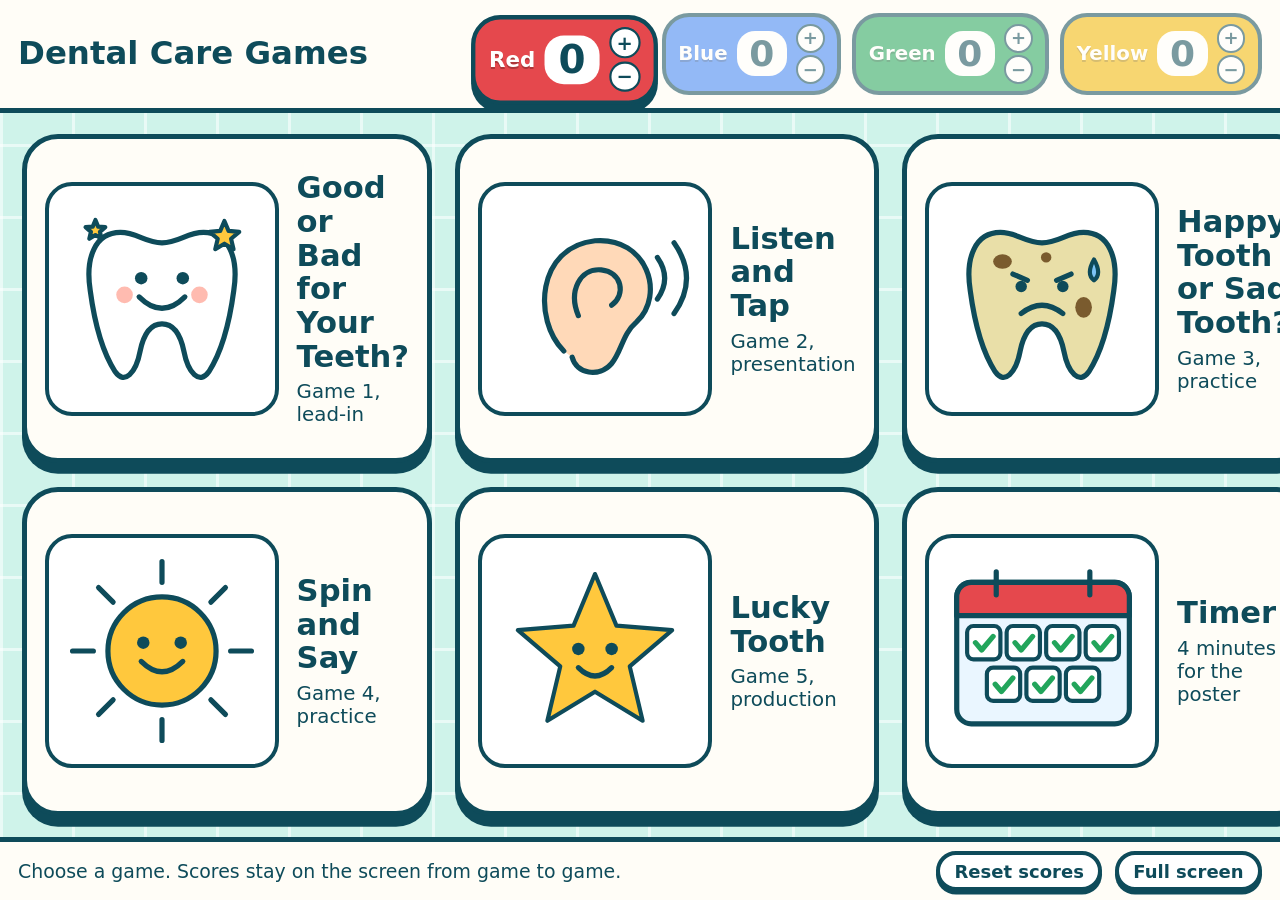
==== index.html @ fb355999 "Add Dental Care classroom games" ====
<!doctype html>
<html lang="en">
<head>
<meta charset="utf-8">
<meta name="viewport" content="width=device-width, initial-scale=1">
<title>Dental Care Games | Dental Care Games</title>
<style>
:root{
  --ink:#0E4B5A; --mint:#CFF3EA; --mint-deep:#9FE3D3; --enamel:#FFFDF7; --good:#22A55B; --bad:#E5484D; --sun:#FFC83D;
  --red:#E5484D; --blue:#3B82F6; --green:#22A55B; --yellow:#F2B705;
  --font: ui-rounded, "Arial Rounded MT Bold", "Nunito", "Trebuchet MS", "Segoe UI", system-ui, sans-serif;
}
*{box-sizing:border-box}
html,body{height:100%;margin:0}
body{
  font-family:var(--font); color:var(--ink); background-color:var(--mint);
  background-image:linear-gradient(rgba(255,255,255,.55) 3px,transparent 3px),linear-gradient(90deg,rgba(255,255,255,.55) 3px,transparent 3px);
  background-size:72px 72px; display:flex; flex-direction:column; overflow:hidden; user-select:none; -webkit-user-select:none;
}
button{font-family:inherit;color:inherit;cursor:pointer}
button:focus-visible,a:focus-visible{outline:5px solid var(--sun);outline-offset:3px}
.art{display:block;width:100%;height:100%}

/* top bar */
.bar{display:flex;align-items:center;gap:2vmin;padding:1.4vmin 2vmin;background:var(--enamel);border-bottom:.6vmin solid var(--ink)}
.bar h1{font-size:clamp(18px,3.6vmin,44px);margin:0;line-height:1.1;flex:0 1 auto}
.home{flex:none;width:7vmin;height:7vmin;min-width:44px;min-height:44px;border-radius:50%;background:var(--mint);border:.5vmin solid var(--ink);display:grid;place-items:center;text-decoration:none}
.home svg{width:60%;height:60%}
#teams{margin-left:auto;display:flex;gap:1.2vmin}
.team{position:relative;display:flex;align-items:center;gap:1vmin;padding:.8vmin 1.4vmin;border-radius:3vmin;border:.5vmin solid var(--ink);background:var(--c);color:#fff;font-weight:700;opacity:.55;transition:transform .2s,opacity .2s}
.team.on{opacity:1;transform:translateY(.6vmin) scale(1.08);box-shadow:0 .8vmin 0 var(--ink)}
.team .nm{font-size:clamp(12px,2.2vmin,26px);text-shadow:0 2px 0 rgba(0,0,0,.25)}
.team .sc{font-size:clamp(18px,4vmin,48px);min-width:1.4em;text-align:center;background:#fff;color:var(--ink);border-radius:2vmin;padding:0 .8vmin;line-height:1.25}
.team .adj{display:flex;flex-direction:column;gap:.3vmin}
.team .adj button{width:3.2vmin;height:3.2vmin;min-width:22px;min-height:22px;border-radius:50%;border:.3vmin solid var(--ink);background:#fff;color:var(--ink);font-size:clamp(11px,2vmin,20px);line-height:1;padding:0;font-weight:800}
.team.pop .sc{animation:pop .5s}
@keyframes pop{40%{transform:scale(1.5)}}

/* stage */
#stage{flex:1;min-height:0;position:relative;display:flex;align-items:center;justify-content:center;padding:2.4vmin}
.foot{display:flex;align-items:center;gap:1.4vmin;padding:1vmin 2vmin;background:var(--enamel);border-top:.6vmin solid var(--ink);font-size:clamp(12px,2.1vmin,22px)}
.foot .sp{flex:1}
.btn{border:.5vmin solid var(--ink);background:#fff;border-radius:3vmin;padding:1vmin 2.4vmin;font-size:clamp(14px,2.6vmin,30px);font-weight:700;box-shadow:0 .7vmin 0 var(--ink);transition:transform .08s,box-shadow .08s}
.btn:active{transform:translateY(.5vmin);box-shadow:0 .2vmin 0 var(--ink)}
.btn.small{font-size:clamp(12px,2vmin,20px);padding:.6vmin 1.6vmin;box-shadow:0 .4vmin 0 var(--ink)}
.btn.go{background:var(--sun)}
a.btn{color:var(--ink);text-decoration:none;display:inline-block}
.btn.good{background:var(--good);color:#fff}
.btn.bad{background:var(--bad);color:#fff}
.btn[disabled]{opacity:.45;cursor:default}
.card{background:var(--enamel);border:.6vmin solid var(--ink);border-radius:4vmin;box-shadow:0 1.2vmin 0 var(--ink)}
.turn{font-size:clamp(16px,3.4vmin,40px);font-weight:700;padding:.6vmin 2.4vmin;border-radius:3vmin;border:.5vmin solid var(--ink);background:var(--c);color:#fff;text-shadow:0 2px 0 rgba(0,0,0,.25)}
.big{font-size:clamp(28px,8vmin,110px);font-weight:800;line-height:1}
.phrase{font-size:clamp(20px,5vmin,64px);font-weight:700}
.goodc{color:var(--good)} .badc{color:var(--bad)}
.hidden{display:none !important}
.shake{animation:shake .4s}
@keyframes shake{20%{transform:translateX(-2vmin)}40%{transform:translateX(2vmin)}60%{transform:translateX(-1.2vmin)}80%{transform:translateX(1.2vmin)}}
.pulse{animation:pulse .6s}
@keyframes pulse{50%{transform:scale(1.05)}}

/* overlay */
.over{position:absolute;inset:0;background:rgba(14,75,90,.55);display:flex;align-items:center;justify-content:center;padding:3vmin;z-index:5}
.panel{width:min(100%,150vmin);max-height:100%;padding:3vmin 4vmin;display:flex;flex-direction:column;align-items:center;gap:2vmin;text-align:center}
.finish h2{font-size:clamp(28px,7vmin,96px);margin:0}
.finish .rows{display:flex;gap:2vmin;align-items:flex-end}
.finish .res{display:flex;flex-direction:column;align-items:center;gap:1vmin;font-weight:700;font-size:clamp(14px,2.8vmin,32px)}
.finish .res .col{width:13vmin;border:.5vmin solid var(--ink);border-radius:2vmin 2vmin 0 0;background:var(--c);display:flex;align-items:flex-start;justify-content:center;color:#fff;font-size:clamp(22px,5vmin,64px);padding-top:.6vmin;text-shadow:0 2px 0 rgba(0,0,0,.25)}
.finish .crown{width:9vmin;height:9vmin}
.stars{position:absolute;inset:0;pointer-events:none;overflow:hidden;z-index:6}
.stars i{position:absolute;width:5vmin;height:5vmin;animation:fly 1.1s ease-out forwards}
@keyframes fly{to{transform:translate(var(--dx),var(--dy)) rotate(260deg) scale(.4);opacity:0}}
@media (prefers-reduced-motion:reduce){*{animation-duration:.01s !important;transition-duration:.01s !important}}

.hub{width:100%;height:100%;display:grid;grid-template-columns:repeat(3,1fr);grid-template-rows:repeat(2,1fr);gap:2.6vmin}
.go-card{display:flex;align-items:center;gap:2vmin;padding:2vmin;text-decoration:none;color:inherit;min-height:0}
.go-card:active{transform:translateY(.8vmin);box-shadow:0 .4vmin 0 var(--ink)}
.go-card .pic{flex:none;height:100%;max-height:26vmin;aspect-ratio:1;background:#fff;border:.5vmin solid var(--ink);border-radius:3vmin;padding:1vmin}
.go-card .t{font-size:clamp(16px,3.4vmin,40px);font-weight:800;line-height:1.1}
.go-card .s{font-size:clamp(12px,2.2vmin,26px);margin-top:.8vmin}

</style>
</head>
<body>
<header class="bar">
  
  <h1>Dental Care Games</h1>
  <div id="teams"></div>
</header>
<main id="stage">
<div class="hub" id="hub"></div>

</main>
<footer class="foot">
  <span>Choose a game. Scores stay on the screen from game to game.</span><span class="sp"></span>
  <button class="btn small" id="btnScores">Reset scores</button>
  
  <button class="btn small" id="btnFull">Full screen</button>
</footer>
<script>
// Original pictures for the Dental Care games. Every picture is drawn in a 200 x 200 box.
const INK = '#0E4B5A';
const S = `stroke="${INK}" stroke-width="5" stroke-linejoin="round" stroke-linecap="round"`;
const S4 = `stroke="${INK}" stroke-width="4" stroke-linejoin="round" stroke-linecap="round"`;

const TOOTH_PATH = 'M60 36 C36 36 26 60 31 92 C35 122 42 150 55 170 C64 183 75 171 79 150 C83 131 90 124 100 124 C110 124 117 131 121 150 C125 171 136 183 145 170 C158 150 165 122 169 92 C174 60 164 36 140 36 C124 36 116 46 100 46 C84 46 76 36 60 36 Z';

function toothShape(fill) { return `<path d="${TOOTH_PATH}" fill="${fill}" ${S}/>`; }

function kid(mouth) {
  return `<circle cx="78" cy="110" r="54" fill="#FFD9B8" ${S}/>
  <path d="M25 104 C20 62 52 44 80 46 C112 44 138 66 131 106 C120 86 102 74 78 78 C56 74 38 88 25 104 Z" fill="#5B3A29" ${S}/>
  <circle cx="60" cy="110" r="5.5" fill="${INK}"/><circle cx="96" cy="110" r="5.5" fill="${INK}"/>
  <circle cx="45" cy="127" r="8" fill="#FF9E8F" opacity=".75"/><circle cx="111" cy="127" r="8" fill="#FF9E8F" opacity=".75"/>
  ${mouth}`;
}
const MOUTH_SMILE = `<path d="M56 131 Q78 156 100 131 Z" fill="#fff" ${S4}/>`;
const MOUTH_OPEN = `<ellipse cx="78" cy="140" rx="14" ry="11" fill="#B3364A" ${S4}/>`;

function candy(x, y, r, color, scale) {
  return `<g transform="translate(${x},${y}) rotate(${r}) scale(${scale || 1})">
    <path d="M-20 0 L-44 -15 L-44 15 Z" fill="${color}" ${S4}/><path d="M20 0 L44 -15 L44 15 Z" fill="${color}" ${S4}/>
    <ellipse rx="25" ry="18" fill="${color}" ${S4}/>
    <path d="M-8 -16 Q2 0 -8 16 M8 -16 Q18 0 8 16" fill="none" stroke="#fff" stroke-width="5" stroke-linecap="round"/></g>`;
}
function toothbrush(x, y, r, scale) {
  return `<g transform="translate(${x},${y}) rotate(${r}) scale(${scale || 1})">
    <rect x="20" y="-7" width="100" height="14" rx="7" fill="#3B82F6" ${S4}/>
    <rect x="-10" y="-9" width="38" height="12" rx="4" fill="#3B82F6" ${S4}/>
    <rect x="-8" y="-24" width="34" height="16" rx="4" fill="#fff" ${S4}/>
    <path d="M1 -24 V-9 M9 -24 V-9 M17 -24 V-9" stroke="${INK}" stroke-width="2.5"/></g>`;
}
function pencil(x, y, r, scale, bites) {
  const marks = bites ? `<path d="M30 -9 a7 7 0 0 0 14 0 Z M52 -9 a7 7 0 0 0 14 0 Z M40 9 a7 7 0 0 1 14 0 Z" fill="#8A5A2B" ${S4}/>` : '';
  return `<g transform="translate(${x},${y}) rotate(${r}) scale(${scale || 1})">
    <rect x="-14" y="-9" width="16" height="18" rx="4" fill="#FF8FA3" ${S4}/>
    <rect x="2" y="-9" width="98" height="18" fill="#F5B300" ${S4}/>
    <path d="M100 -9 L128 0 L100 9 Z" fill="#F3D2A9" ${S4}/><path d="M118 -3.4 L128 0 L118 3.4 Z" fill="${INK}"/>
    ${marks}</g>`;
}
function star(cx, cy, r, fill) {
  let d = '';
  for (let i = 0; i < 10; i++) {
    const a = -Math.PI / 2 + i * Math.PI / 5, rr = i % 2 ? r * 0.45 : r;
    d += (i ? 'L' : 'M') + (cx + rr * Math.cos(a)).toFixed(1) + ' ' + (cy + rr * Math.sin(a)).toFixed(1) + ' ';
  }
  return `<path d="${d}Z" fill="${fill || '#FFC83D'}" ${S4}/>`;
}
function calendar(marks) {
  let cells = '';
  const pos = [[44, 92], [82, 92], [120, 92], [158, 92], [63, 132], [101, 132], [139, 132]];
  pos.forEach(([x, y]) => {
    cells += `<rect x="${x - 16}" y="${y - 16}" width="32" height="32" rx="6" fill="#fff" ${S4}/>`;
    cells += marks === 'stars' ? star(x, y, 11, '#FFC83D').replace('stroke-width="4"', 'stroke-width="2.5"')
      : `<path d="M${x - 8} ${y} l6 7 l11 -13" fill="none" stroke="#22A55B" stroke-width="5" stroke-linecap="round" stroke-linejoin="round"/>`;
  });
  return `<rect x="18" y="34" width="166" height="136" rx="14" fill="#EAF6FF" ${S}/>
    <path d="M18 66 H184 V48 a14 14 0 0 0 -14 -14 H32 a14 14 0 0 0 -14 14 Z" fill="#E5484D" ${S}/>
    <path d="M56 24 V46 M146 24 V46" ${S}/>${cells}`;
}

const ART = {
  toothHappy: () => `${toothShape('#FFFFFF')}
    <circle cx="80" cy="80" r="6" fill="${INK}"/><circle cx="120" cy="80" r="6" fill="${INK}"/>
    <path d="M78 98 Q100 120 122 98" fill="none" ${S}/>
    <circle cx="64" cy="96" r="8" fill="#FF9E8F" opacity=".7"/><circle cx="136" cy="96" r="8" fill="#FF9E8F" opacity=".7"/>
    ${star(160, 40, 15)}${star(36, 34, 10)}`,
  toothSad: () => `${toothShape('#E9DFA8')}
    <path d="M72 76 l14 6 M128 76 l-14 6" ${S}/>
    <circle cx="80" cy="88" r="5.5" fill="${INK}"/><circle cx="120" cy="88" r="5.5" fill="${INK}"/>
    <path d="M80 114 Q100 98 120 114" fill="none" ${S}/>
    <ellipse cx="62" cy="64" rx="9" ry="7" fill="#7A5B2E"/><ellipse cx="140" cy="108" rx="8" ry="10" fill="#7A5B2E"/><circle cx="104" cy="60" r="5" fill="#7A5B2E"/>
    <path d="M150 62 q8 14 0 20 q-8 -6 0 -20 Z" fill="#7CC4F5" ${S4}/>`,
  brushA: () => `${kid(MOUTH_SMILE)}${toothbrush(88, 150, -14, 0.8)}
    <circle cx="108" cy="150" r="9" fill="#fff" ${S4}/><circle cx="122" cy="160" r="6" fill="#fff" ${S4}/><circle cx="96" cy="162" r="5" fill="#fff" ${S4}/>`,
  brushB: () => `${toothbrush(40, 78, 18, 1.15)}
    <g transform="translate(60,140) rotate(-10)"><rect x="0" y="-22" width="92" height="44" rx="8" fill="#fff" ${S}/>
    <rect x="16" y="-22" width="40" height="44" fill="#2EC4B6" ${S4}/><rect x="92" y="-12" width="18" height="24" rx="4" fill="#E5484D" ${S4}/>
    <path d="M110 0 q16 -14 26 0 q-12 12 -26 0 Z" fill="#fff" ${S4}/></g>`,
  candyA: () => `${kid(MOUTH_OPEN)}${candy(140, 146, -20, '#FF6B9D')}`,
  candyB: () => `<path d="M118 108 L150 180" ${S}/>
    <circle cx="106" cy="76" r="44" fill="#FF6B9D" ${S}/>
    <path d="M106 76 m0 -8 a8 8 0 1 1 -8 8 a18 18 0 1 1 18 18 a28 28 0 1 1 -28 -28" fill="none" stroke="#fff" stroke-width="6" stroke-linecap="round"/>
    ${candy(52, 154, 14, '#FFC83D', 0.8)}${candy(160, 62, -30, '#7CC4F5', 0.62)}`,
  dentistA: () => `<circle cx="92" cy="112" r="54" fill="#FFD9B8" ${S}/>
    <path d="M40 96 C40 58 66 44 92 44 C118 44 144 58 144 96 C126 82 112 78 92 78 C72 78 58 82 40 96 Z" fill="#DFF3FF" ${S}/>
    <path d="M92 52 v18 M83 61 h18" stroke="#22A55B" stroke-width="7" stroke-linecap="round"/>
    <circle cx="74" cy="106" r="5.5" fill="${INK}"/><circle cx="110" cy="106" r="5.5" fill="${INK}"/>
    <path d="M52 124 Q92 112 132 124 L128 150 Q92 172 56 150 Z" fill="#7CC4F5" ${S}/>
    <path d="M52 126 L40 116 M132 126 L144 116" ${S4}/>
    <path d="M150 186 L170 122" ${S}/><circle cx="172" cy="104" r="20" fill="#EAF6FF" ${S}/>`,
  dentistB: () => `<g transform="translate(-14,12) scale(.86)">${toothShape('#FFFFFF')}
    <circle cx="80" cy="82" r="6" fill="${INK}"/><circle cx="120" cy="82" r="6" fill="${INK}"/><path d="M80 100 Q100 118 120 100" fill="none" ${S}/></g>
    <path d="M132 188 L158 108" ${S}/><circle cx="162" cy="90" r="24" fill="#EAF6FF" ${S}/>
    <circle cx="44" cy="44" r="26" fill="#22A55B" ${S4}/><path d="M44 30 v28 M30 44 h28" stroke="#fff" stroke-width="9" stroke-linecap="round"/>`,
  pencilA: () => `${kid(`<ellipse cx="78" cy="142" rx="17" ry="13" fill="#B3364A" ${S4}/>`)}${pencil(72, 143, -6, 0.86)}
    <rect x="64" y="130" width="11" height="9" rx="2" fill="#fff" ${S4}/><rect x="80" y="130" width="11" height="9" rx="2" fill="#fff" ${S4}/>`,
  pencilB: () => `${pencil(38, 150, -38, 1.18, true)}
    <path d="M36 44 l10 12 M60 30 l4 15 M20 66 l14 6" ${S}/>`,
  apple: () => `${kid(MOUTH_OPEN)}
    <path d="M148 120 C128 104 104 122 110 150 C114 172 132 184 148 176 C164 184 182 172 186 150 C192 122 168 104 148 120 Z" fill="#E5484D" ${S}/>
    <path d="M148 120 q-2 -16 10 -22" fill="none" ${S}/><path d="M158 100 q16 -10 24 2 q-14 10 -24 -2 Z" fill="#22A55B" ${S4}/>`,
  soda: () => `${kid(MOUTH_OPEN)}
    <path d="M118 112 L182 112 L172 186 L128 186 Z" fill="#8A4B2A" ${S}/>
    <path d="M118 112 L182 112 L179 132 L121 132 Z" fill="#fff" ${S4}/>
    <circle cx="140" cy="152" r="5" fill="#fff" opacity=".8"/><circle cx="158" cy="168" r="4" fill="#fff" opacity=".8"/><circle cx="160" cy="146" r="3" fill="#fff" opacity=".8"/>
    <path d="M150 122 L138 96 L96 140" fill="none" stroke="#E5484D" stroke-width="7" stroke-linecap="round" stroke-linejoin="round"/>`,
  milk: () => `${kid(MOUTH_SMILE)}
    <path d="M122 104 L180 104 L174 186 L128 186 Z" fill="#EAF6FF" ${S}/>
    <path d="M124 128 L178 128 L174 186 L128 186 Z" fill="#fff" ${S4}/>
    <path d="M58 133 q20 -10 40 0" fill="none" stroke="#fff" stroke-width="7" stroke-linecap="round"/>`,
  chocolate: () => `${kid(MOUTH_OPEN)}
    <g transform="translate(146,146) rotate(14)"><rect x="-34" y="-44" width="68" height="88" rx="6" fill="#6B3E26" ${S}/>
    <path d="M-34 -14 H34 M-34 16 H34 M0 -44 V44" stroke="#8A5A3C" stroke-width="5"/>
    <path d="M-34 10 H34 V44 a6 6 0 0 1 -6 6 H-28 a6 6 0 0 1 -6 -6 Z" fill="#F5B300" ${S4} transform="translate(0,-6)"/></g>`,
  sun: () => `<g ${S}><path d="M100 14 V34 M100 166 V186 M14 100 H34 M166 100 H186 M39 39 L53 53 M147 147 L161 161 M39 161 L53 147 M147 53 L161 39"/></g>
    <circle cx="100" cy="100" r="52" fill="#FFC83D" ${S}/>
    <circle cx="82" cy="92" r="6" fill="${INK}"/><circle cx="118" cy="92" r="6" fill="${INK}"/><path d="M80 110 Q100 130 120 110" fill="none" ${S}/>`,
  plate: () => `<circle cx="100" cy="104" r="62" fill="#fff" ${S}/><circle cx="100" cy="104" r="40" fill="#EAF6FF" ${S4}/>
    <circle cx="88" cy="96" r="4" fill="#C98A4B"/><circle cx="112" cy="112" r="3.5" fill="#C98A4B"/><circle cx="104" cy="92" r="3" fill="#C98A4B"/>
    <path d="M20 40 V84 M10 40 V68 a10 10 0 0 0 20 0 V40 M20 84 V172" fill="none" ${S}/>
    <path d="M180 172 V92 M180 92 c-14 -8 -14 -44 0 -54 c14 10 14 46 0 54 Z" fill="#EAF6FF" ${S}/>`,
  calendar: () => calendar('ticks'),
  calendarStars: () => calendar('stars'),
  star: () => `${star(100, 104, 78)}<circle cx="84" cy="98" r="6" fill="${INK}"/><circle cx="116" cy="98" r="6" fill="${INK}"/><path d="M84 116 Q100 132 116 116" fill="none" ${S}/>`,
  ear: () => `<path d="M70 150 C40 120 44 50 100 44 C150 40 168 96 140 122 C126 134 126 150 116 162 C104 176 82 172 78 156" fill="#FFD9B8" ${S}/>
    <path d="M84 116 C74 92 86 70 106 72 C126 74 130 96 116 106" fill="none" ${S}/>
    <path d="M160 60 q14 20 0 40 M176 46 q24 34 0 68" fill="none" ${S}/>`,
  thumbUp: () => `<path d="M40 96 H72 V172 H40 Z" fill="#fff" ${S}/><path d="M72 100 C92 86 96 62 96 40 C116 36 124 58 116 86 H152 C170 86 170 108 158 110 C170 114 168 132 154 134 C164 140 160 156 148 156 C154 164 148 174 136 174 H96 C84 174 80 168 72 166 Z" fill="#FFD9B8" ${S}/>`,
};

function artInner(key) { return (ART[key] || ART.star)(); }
function art(key, cls) { return `<svg class="art ${cls || ''}" viewBox="0 0 200 200" aria-hidden="true">${artInner(key)}</svg>`; }

// Shared engine: four teams, scores kept between games, sounds, finish screen.
const TEAMS = [
  { name: 'Red', color: 'var(--red)' }, { name: 'Blue', color: 'var(--blue)' },
  { name: 'Green', color: 'var(--green)' }, { name: 'Yellow', color: 'var(--yellow)' },
];
const store = {
  get(k, d) { try { const v = localStorage.getItem(k); return v === null ? d : JSON.parse(v); } catch (e) { return d; } },
  set(k, v) { try { localStorage.setItem(k, JSON.stringify(v)); } catch (e) { /* storage blocked: scores stay for this page only */ } },
};
let scores = store.get('dentalCareScores', [0, 0, 0, 0]);
if (!Array.isArray(scores) || scores.length !== 4) scores = [0, 0, 0, 0];
let turn = 0;
const $ = (s, el) => (el || document).querySelector(s);
const el = (html) => { const t = document.createElement('template'); t.innerHTML = html.trim(); return t.content.firstChild; };

function renderTeams() {
  const box = $('#teams'); if (!box) return;
  box.innerHTML = TEAMS.map((t, i) => `<div class="team ${i === turn ? 'on' : ''}" style="--c:${t.color}" data-i="${i}">
    <span class="nm">${t.name}</span><span class="sc">${scores[i]}</span>
    <span class="adj"><button data-d="1" aria-label="Add a point to ${t.name} Team">+</button><button data-d="-1" aria-label="Take a point from ${t.name} Team">−</button></span></div>`).join('');
}
function addPoint(i, n) {
  scores[i] = Math.max(0, scores[i] + (n === undefined ? 1 : n)); store.set('dentalCareScores', scores); renderTeams();
  const t = document.querySelector(`.team[data-i="${i}"]`); if (t) t.classList.add('pop');
}
function setTurn(i) { turn = i % 4; renderTeams(); document.dispatchEvent(new CustomEvent('turn')); }
function nextTurn() { setTurn(turn + 1); }
function turnChip() { return `<span class="turn" style="--c:${TEAMS[turn].color}">${TEAMS[turn].name} Team</span>`; }

let AC;
function tone(freq, dur, type, when, gain) {
  try {
    AC = AC || new (window.AudioContext || window.webkitAudioContext)();
    const o = AC.createOscillator(), g = AC.createGain();
    o.type = type || 'sine'; o.frequency.value = freq; o.connect(g); g.connect(AC.destination);
    const t = AC.currentTime + (when || 0);
    g.gain.setValueAtTime(gain || 0.16, t); g.gain.exponentialRampToValueAtTime(0.001, t + dur);
    o.start(t); o.stop(t + dur);
  } catch (e) { /* no sound available */ }
}
const sfx = {
  good() { tone(523, .15); tone(659, .15, 'sine', .12); tone(784, .3, 'sine', .24); },
  bad() { tone(196, .25, 'sawtooth', 0, .07); tone(147, .35, 'sawtooth', .18, .07); },
  tap() { tone(440, .07, 'triangle'); },
  tick() { tone(880, .05, 'square', 0, .05); },
  win() { [523, 659, 784, 1047, 1319].forEach((f, i) => tone(f, .25, 'triangle', i * .14)); },
};

function burst() {
  const box = el('<div class="stars"></div>');
  for (let i = 0; i < 14; i++) {
    const a = Math.random() * Math.PI * 2, d = 25 + Math.random() * 30;
    const s = el(`<i style="left:50%;top:45%;--dx:${(Math.cos(a) * d).toFixed(0)}vmin;--dy:${(Math.sin(a) * d).toFixed(0)}vmin"><svg viewBox="0 0 200 200">${star(100, 100, 90)}</svg></i>`);
    box.appendChild(s);
  }
  $('#stage').appendChild(box); setTimeout(() => box.remove(), 1200);
}

function showFinish(title) {
  const max = Math.max.apply(null, scores);
  const rows = TEAMS.map((t, i) => `<div class="res">${scores[i] === max && max > 0 ? `<svg class="crown" viewBox="0 0 200 200">${star(100, 100, 90)}</svg>` : '<span class="crown"></span>'}
    <div class="col" style="--c:${t.color};height:${8 + (max ? scores[i] / max : 0) * 22}vmin">${scores[i]}</div><span>${t.name}</span></div>`).join('');
  const o = el(`<div class="over"><div class="panel card finish"><h2>${title || 'Great job!'}</h2><div class="rows">${rows}</div>
    <div style="display:flex;gap:2vmin"><button class="btn" id="finAgain">Play again</button><a class="btn go" href="index.html" style="text-decoration:none">All games</a></div></div></div>`);
  $('#stage').appendChild(o); $('#finAgain').onclick = () => location.reload(); sfx.win(); burst();
}

document.addEventListener('DOMContentLoaded', () => {
  renderTeams();
  const box = $('#teams');
  if (box) box.addEventListener('click', (e) => {
    const b = e.target.closest('button'); if (!b) return;
    addPoint(+b.closest('.team').dataset.i, +b.dataset.d); sfx.tap();
  });
  const again = $('#btnAgain'); if (again) again.onclick = () => location.reload();
  const full = $('#btnFull'); if (full) full.onclick = () => {
    if (document.fullscreenElement) document.exitFullscreen(); else if (document.documentElement.requestFullscreen) document.documentElement.requestFullscreen().catch(() => {});
  };
  const rs = $('#btnScores'); let armed = 0;
  if (rs) rs.onclick = () => {
    if (Date.now() - armed < 3000) { scores = [0, 0, 0, 0]; store.set('dentalCareScores', scores); renderTeams(); rs.textContent = 'Scores are 0'; armed = 0; setTimeout(() => { rs.textContent = 'Reset scores'; }, 1500); }
    else { armed = Date.now(); rs.textContent = 'Tap again to reset'; setTimeout(() => { if (armed) { rs.textContent = 'Reset scores'; armed = 0; } }, 3000); }
  };
});

const GAMES = [
  ['game1-good-or-bad.html', 'toothHappy', 'Good or Bad for Your Teeth?', 'Game 1, lead-in'],
  ['game2-listen-and-tap.html', 'ear', 'Listen and Tap', 'Game 2, presentation'],
  ['game3-happy-or-sad-tooth.html', 'toothSad', 'Happy Tooth or Sad Tooth?', 'Game 3, practice'],
  ['game4-spin-and-say.html', 'sun', 'Spin and Say', 'Game 4, practice'],
  ['game5-lucky-tooth.html', 'star', 'Lucky Tooth', 'Game 5, production'],
  ['timer.html', 'calendar', 'Timer', '4 minutes for the poster'],
];
$('#hub').innerHTML = GAMES.map((g) => `<a class="go-card card" href="${g[0]}"><span class="pic">${art(g[1])}</span><span><div class="t">${g[2]}</div><div class="s">${g[3]}</div></span></a>`).join('');

</script>
</body>
</html>
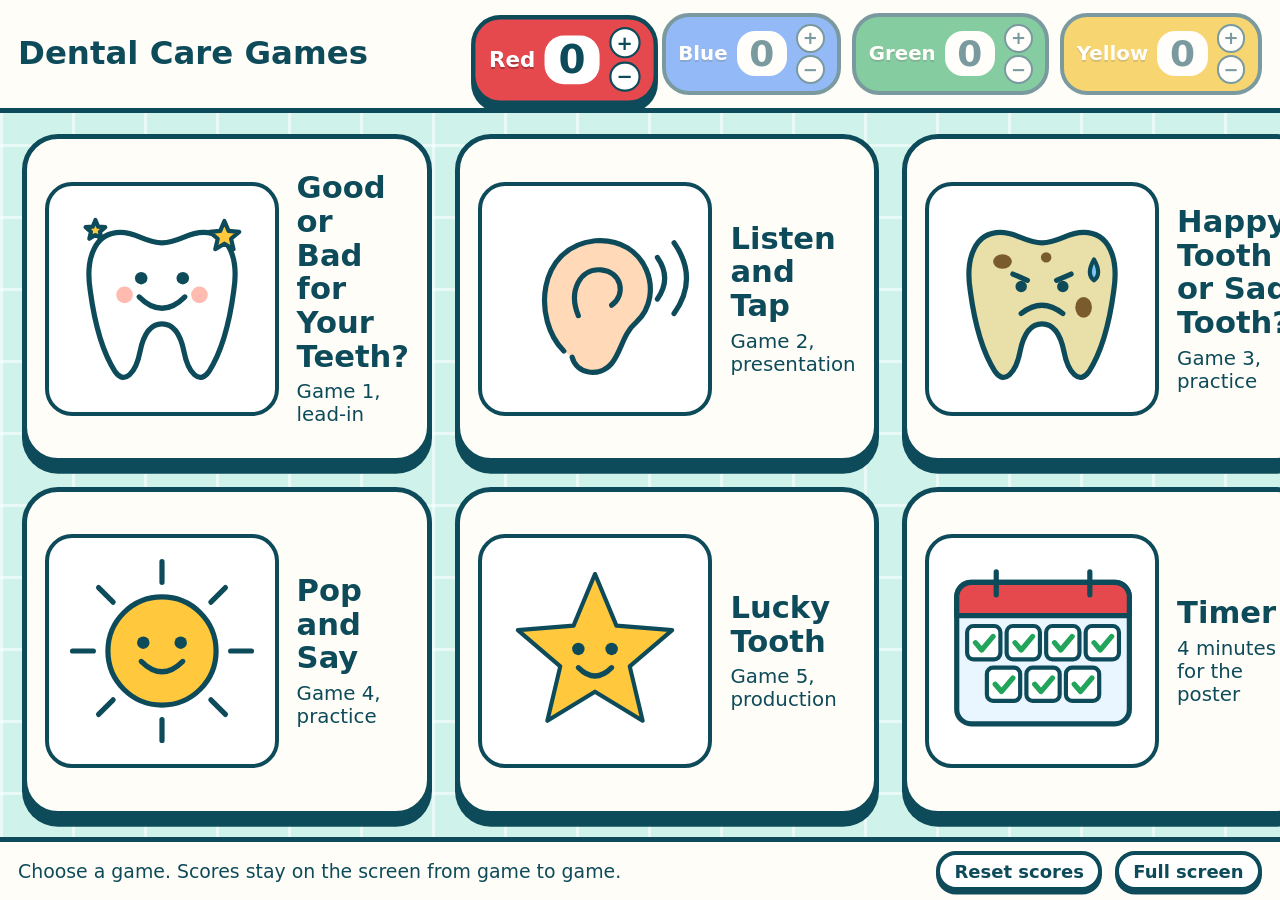
==== commit b89642fc: "Update index.html" ====
--- a/index.html
+++ b/index.html
@@ -321,7 +321,7 @@
   ['game1-good-or-bad.html', 'toothHappy', 'Good or Bad for Your Teeth?', 'Game 1, lead-in'],
   ['game2-listen-and-tap.html', 'ear', 'Listen and Tap', 'Game 2, presentation'],
   ['game3-happy-or-sad-tooth.html', 'toothSad', 'Happy Tooth or Sad Tooth?', 'Game 3, practice'],
-  ['game4-spin-and-say.html', 'sun', 'Spin and Say', 'Game 4, practice'],
+  ['game4-pop-and-say.html', 'sun', 'Pop and Say', 'Game 4, practice'],
   ['game5-lucky-tooth.html', 'star', 'Lucky Tooth', 'Game 5, production'],
   ['timer.html', 'calendar', 'Timer', '4 minutes for the poster'],
 ];
